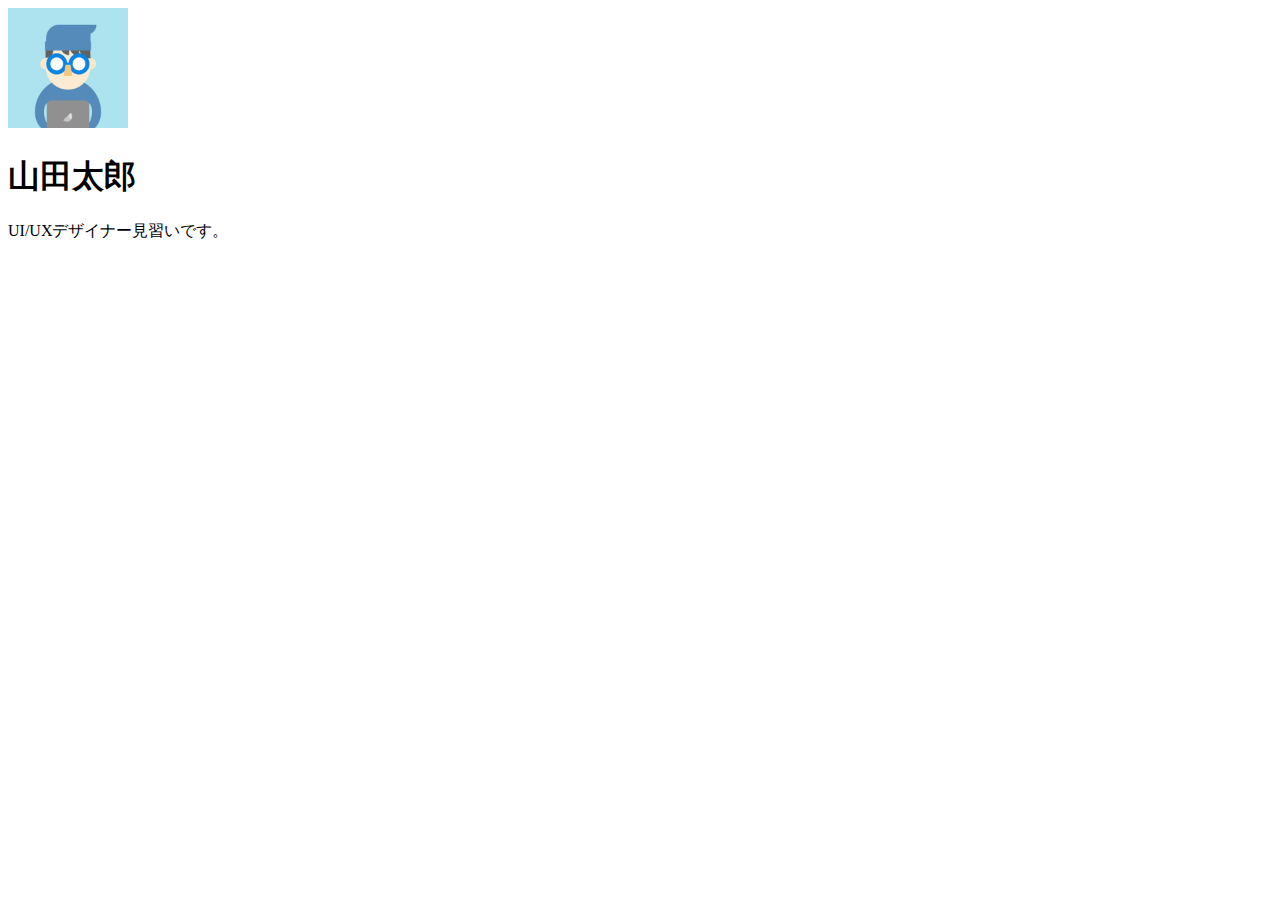
==== index.html @ 6a46671a "commit1" ====
<!DOCTYPE html>
<html lang="ja">
<head>
  <meta charset="UTF-8">
  <title>デザイナー見習いです</title>
</head>
<body>
  <img src="img/taro.png" width="120" height="120" alt="太郎のアイコンです">
  　<!-- タグの属性、alt属性をつけてあげることで表示されなくても何についての画像かが分かるようになる -->
  <h1>
    山田太郎
    <!-- マークアップした -->
  </h1>
  <p>
    UI/UXデザイナー見習いです。
  </p>
  
</body>
</html>
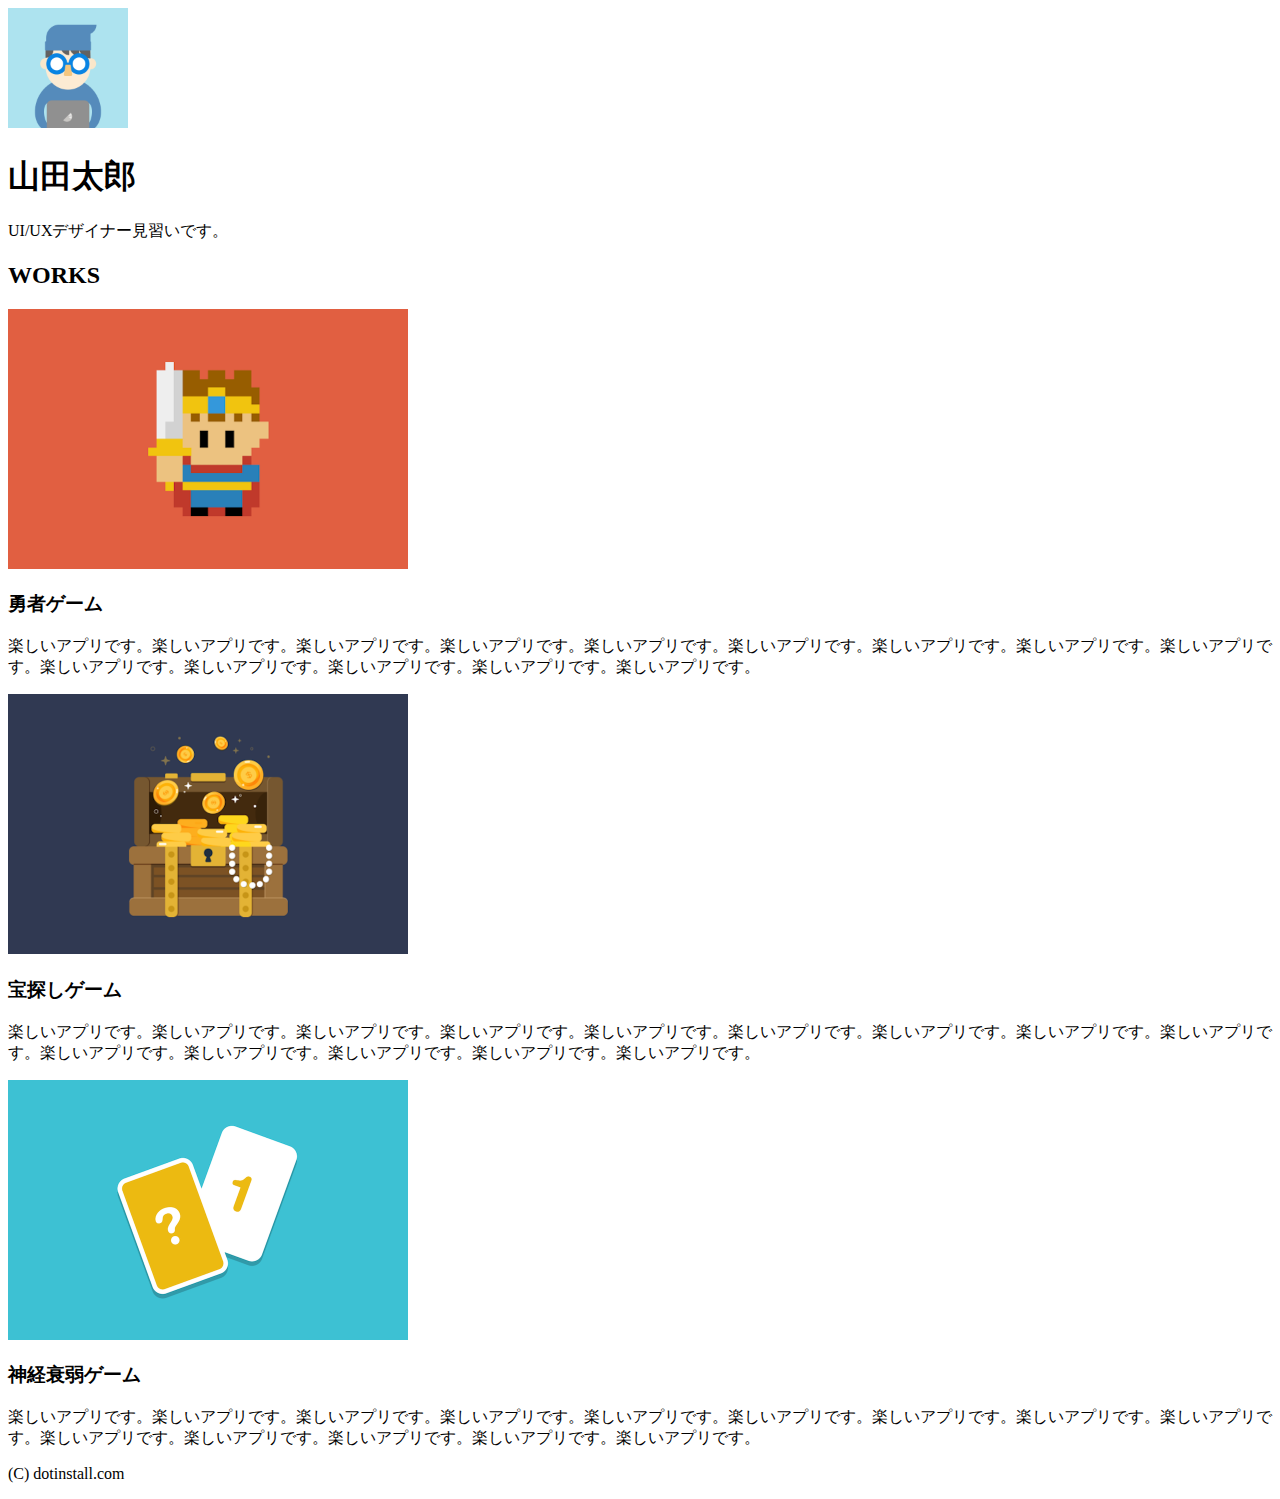
==== commit 97b37495: "commit2" ====
--- a/index.html
+++ b/index.html
@@ -1,19 +1,37 @@
 <!DOCTYPE html>
 <html lang="ja">
-<head>
-  <meta charset="UTF-8">
-  <title>デザイナー見習いです</title>
-</head>
-<body>
-  <img src="img/taro.png" width="120" height="120" alt="太郎のアイコンです">
-  　<!-- タグの属性、alt属性をつけてあげることで表示されなくても何についての画像かが分かるようになる -->
-  <h1>
-    山田太郎
-    <!-- マークアップした -->
-  </h1>
-  <p>
-    UI/UXデザイナー見習いです。
-  </p>
-  
-</body>
+  <head>
+    <meta charset="utf-8">
+    <title>太郎のポー十フォリオサイト</title>
+    <link rel="icon" href="favicon.ico">
+    <meta name="description" content="太郎のポートフォリオサイトです">
+    <img src="img/taro.png" width="120" height="120" alt="太郎のアイコンです">
+    　<!-- descriptionタグの文字数は概ね124文字程度に収めるというルールがある -->
+    　<!-- タグの属性、alt属性をつけてあげることで表示されなくても何についての画像かが分かるようになる -->
+  </head>
+
+  <body>
+    <h1>山田太郎</h1>
+    <p>
+      UI/UXデザイナー見習いです。
+    </p>
+
+    <!-- 作品紹介 -->
+
+    <h2>WORKS</h2>
+
+    <img src="img/work1.png" width="400" height="260" alt="勇者ゲームの紹介画像">
+    <h3>勇者ゲーム</h3>
+    <p>楽しいアプリです。楽しいアプリです。楽しいアプリです。楽しいアプリです。楽しいアプリです。楽しいアプリです。楽しいアプリです。楽しいアプリです。楽しいアプリです。楽しいアプリです。楽しいアプリです。楽しいアプリです。楽しいアプリです。楽しいアプリです。</p>
+
+    <img src="img/work2.png" width="400" height="260" alt="宝探しの紹介画像">
+    <h3>宝探しゲーム</h3>
+    <p>楽しいアプリです。楽しいアプリです。楽しいアプリです。楽しいアプリです。楽しいアプリです。楽しいアプリです。楽しいアプリです。楽しいアプリです。楽しいアプリです。楽しいアプリです。楽しいアプリです。楽しいアプリです。楽しいアプリです。楽しいアプリです。</p>
+
+    <img src="img/work3.png" width="400" height="260" alt="神経衰弱の紹介画像">
+    <h3>神経衰弱ゲーム</h3>
+    <p>楽しいアプリです。楽しいアプリです。楽しいアプリです。楽しいアプリです。楽しいアプリです。楽しいアプリです。楽しいアプリです。楽しいアプリです。楽しいアプリです。楽しいアプリです。楽しいアプリです。楽しいアプリです。楽しいアプリです。楽しいアプリです。</p>
+
+    <p>(C) dotinstall.com</p>
+  </body>
 </html>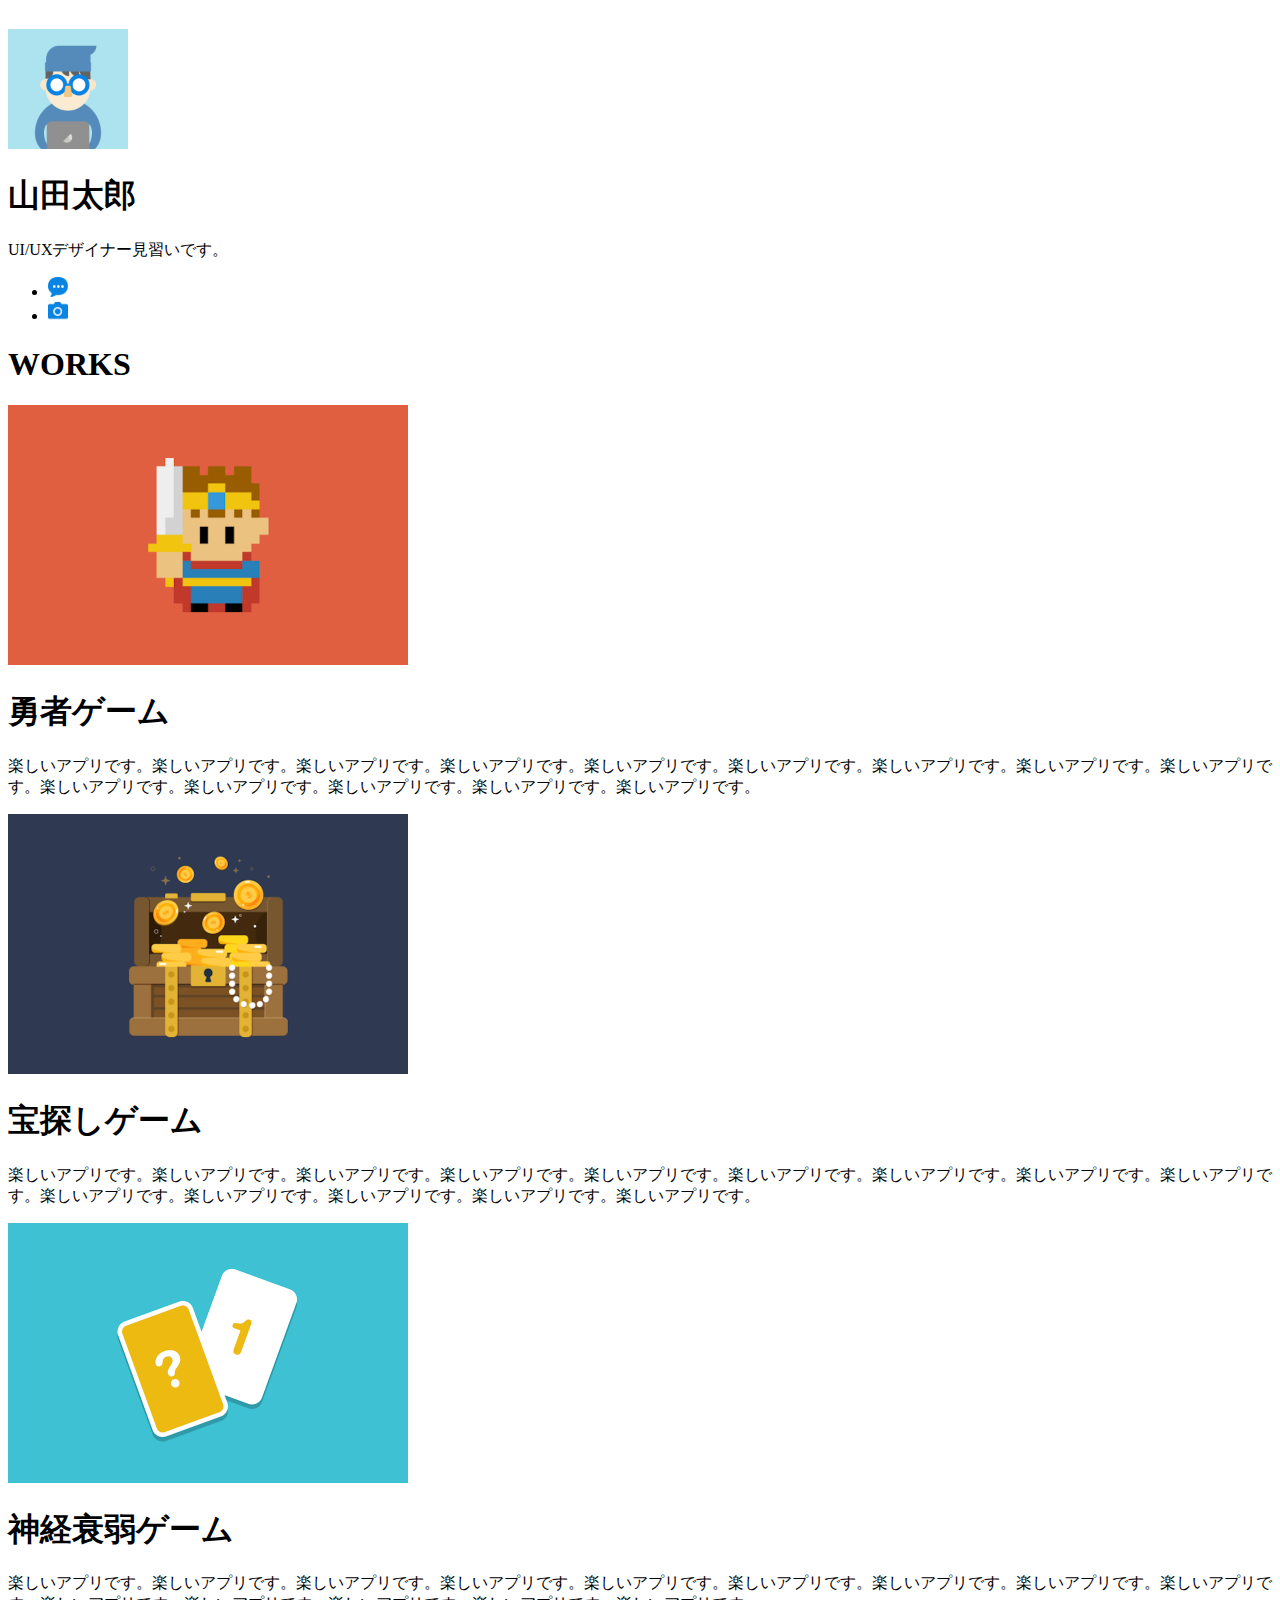
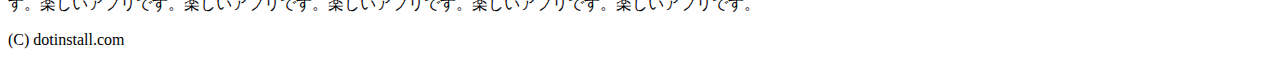
==== commit 3c2b0660: "commit3" ====
--- a/index.html
+++ b/index.html
@@ -5,33 +5,52 @@
     <title>太郎のポー十フォリオサイト</title>
     <link rel="icon" href="favicon.ico">
     <meta name="description" content="太郎のポートフォリオサイトです">
-    <img src="img/taro.png" width="120" height="120" alt="太郎のアイコンです">
     　<!-- descriptionタグの文字数は概ね124文字程度に収めるというルールがある -->
     　<!-- タグの属性、alt属性をつけてあげることで表示されなくても何についての画像かが分かるようになる -->
   </head>
+  
+  <body>
+    <header>
+      <img src="img/taro.png" width="120" height="120" alt="太郎のアイコンです">
+      <h1>山田太郎</h1>
+      <p>UI/UXデザイナー見習いです。</p>
+      <ul>
+        <li>
+          <a href="https://dotinstall.com" target="_blank">
+            <img src="img/blog.png" width="20" height="20" alt="ブログサイトへのリンク画像です">
+          </a>
+        </li>
+        <li>
+          <a href="https://dotinstall.com" target="_blank">
+            <img src="img/photos.png" width="20" height="20" alt="写真サイトへのリンク画像です">
+          </a>
+        </li>
+      </ul>
+    </header>
+    
+    <section>
+      <h1>WORKS</h1>
+      <section>
+        <img src="img/work1.png" width="400" height="260" alt="勇者ゲームの紹介画像">
+        <h1>勇者ゲーム</h1>
+        <p>楽しいアプリです。楽しいアプリです。楽しいアプリです。楽しいアプリです。楽しいアプリです。楽しいアプリです。楽しいアプリです。楽しいアプリです。楽しいアプリです。楽しいアプリです。楽しいアプリです。楽しいアプリです。楽しいアプリです。楽しいアプリです。</p>
+      </section>
 
-  <body>
-    <h1>山田太郎</h1>
-    <p>
-      UI/UXデザイナー見習いです。
-    </p>
-
-    <!-- 作品紹介 -->
-
-    <h2>WORKS</h2>
-
-    <img src="img/work1.png" width="400" height="260" alt="勇者ゲームの紹介画像">
-    <h3>勇者ゲーム</h3>
-    <p>楽しいアプリです。楽しいアプリです。楽しいアプリです。楽しいアプリです。楽しいアプリです。楽しいアプリです。楽しいアプリです。楽しいアプリです。楽しいアプリです。楽しいアプリです。楽しいアプリです。楽しいアプリです。楽しいアプリです。楽しいアプリです。</p>
-
-    <img src="img/work2.png" width="400" height="260" alt="宝探しの紹介画像">
-    <h3>宝探しゲーム</h3>
-    <p>楽しいアプリです。楽しいアプリです。楽しいアプリです。楽しいアプリです。楽しいアプリです。楽しいアプリです。楽しいアプリです。楽しいアプリです。楽しいアプリです。楽しいアプリです。楽しいアプリです。楽しいアプリです。楽しいアプリです。楽しいアプリです。</p>
-
-    <img src="img/work3.png" width="400" height="260" alt="神経衰弱の紹介画像">
-    <h3>神経衰弱ゲーム</h3>
-    <p>楽しいアプリです。楽しいアプリです。楽しいアプリです。楽しいアプリです。楽しいアプリです。楽しいアプリです。楽しいアプリです。楽しいアプリです。楽しいアプリです。楽しいアプリです。楽しいアプリです。楽しいアプリです。楽しいアプリです。楽しいアプリです。</p>
-
-    <p>(C) dotinstall.com</p>
+      <section>
+        <img src="img/work2.png" width="400" height="260" alt="宝探しの紹介画像">
+        <h1>宝探しゲーム</h1>
+        <p>楽しいアプリです。楽しいアプリです。楽しいアプリです。楽しいアプリです。楽しいアプリです。楽しいアプリです。楽しいアプリです。楽しいアプリです。楽しいアプリです。楽しいアプリです。楽しいアプリです。楽しいアプリです。楽しいアプリです。楽しいアプリです。</p>
+      </section>
+  
+      <section>
+        <img src="img/work3.png" width="400" height="260" alt="神経衰弱の紹介画像">
+        <h1>神経衰弱ゲーム</h1>
+        <p>楽しいアプリです。楽しいアプリです。楽しいアプリです。楽しいアプリです。楽しいアプリです。楽しいアプリです。楽しいアプリです。楽しいアプリです。楽しいアプリです。楽しいアプリです。楽しいアプリです。楽しいアプリです。楽しいアプリです。楽しいアプリです。</p>
+      </section>
+    </section>
+    
+    <footer>
+      <p>(C) dotinstall.com</p>
+    </footer>
   </body>
 </html>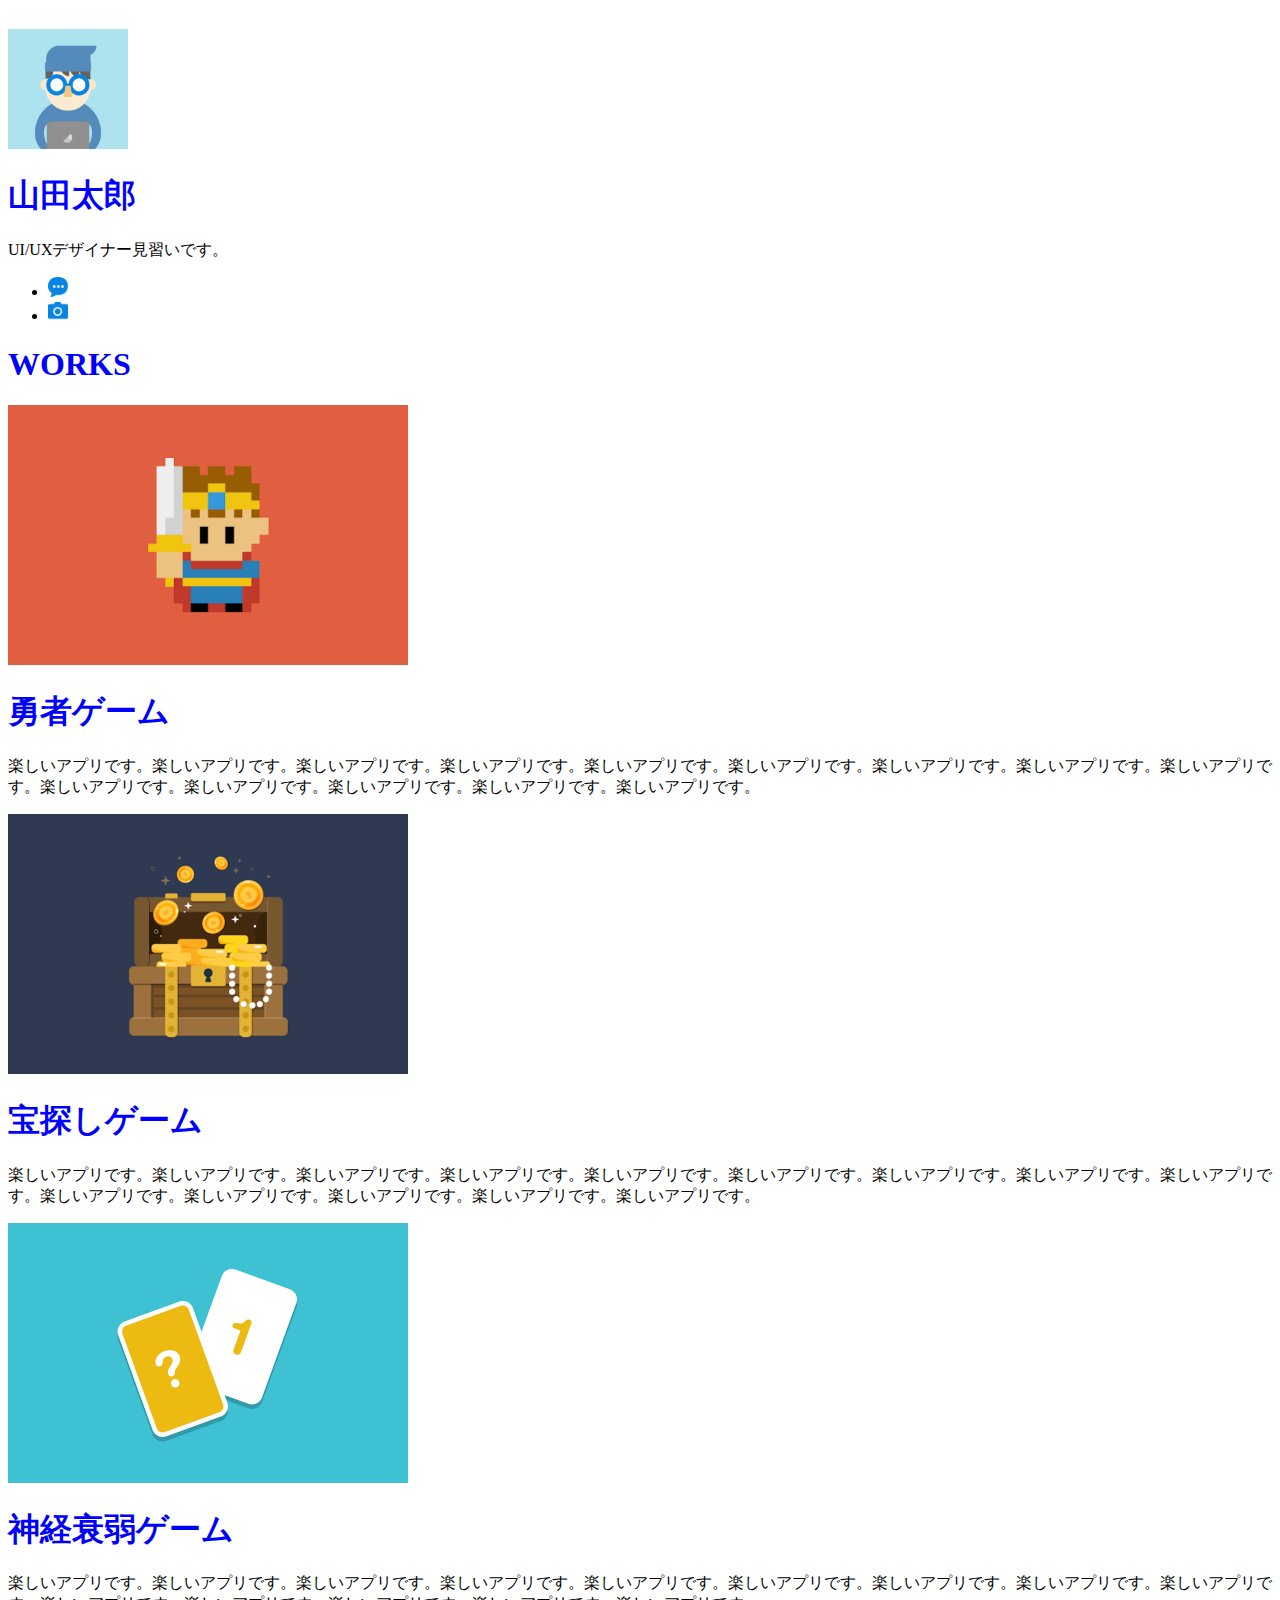
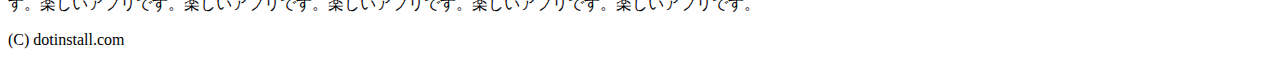
==== commit 9399f318: "commit" ====
--- a/index.html
+++ b/index.html
@@ -7,6 +7,7 @@
     <meta name="description" content="太郎のポートフォリオサイトです">
     　<!-- descriptionタグの文字数は概ね124文字程度に収めるというルールがある -->
     　<!-- タグの属性、alt属性をつけてあげることで表示されなくても何についての画像かが分かるようになる -->
+    <link rel="stylesheet" href="css/styles.css">
   </head>
   
   <body>
--- a/css/styles.css
+++ b/css/styles.css
@@ -0,0 +1,3 @@
+h1{
+  color:blue;
+}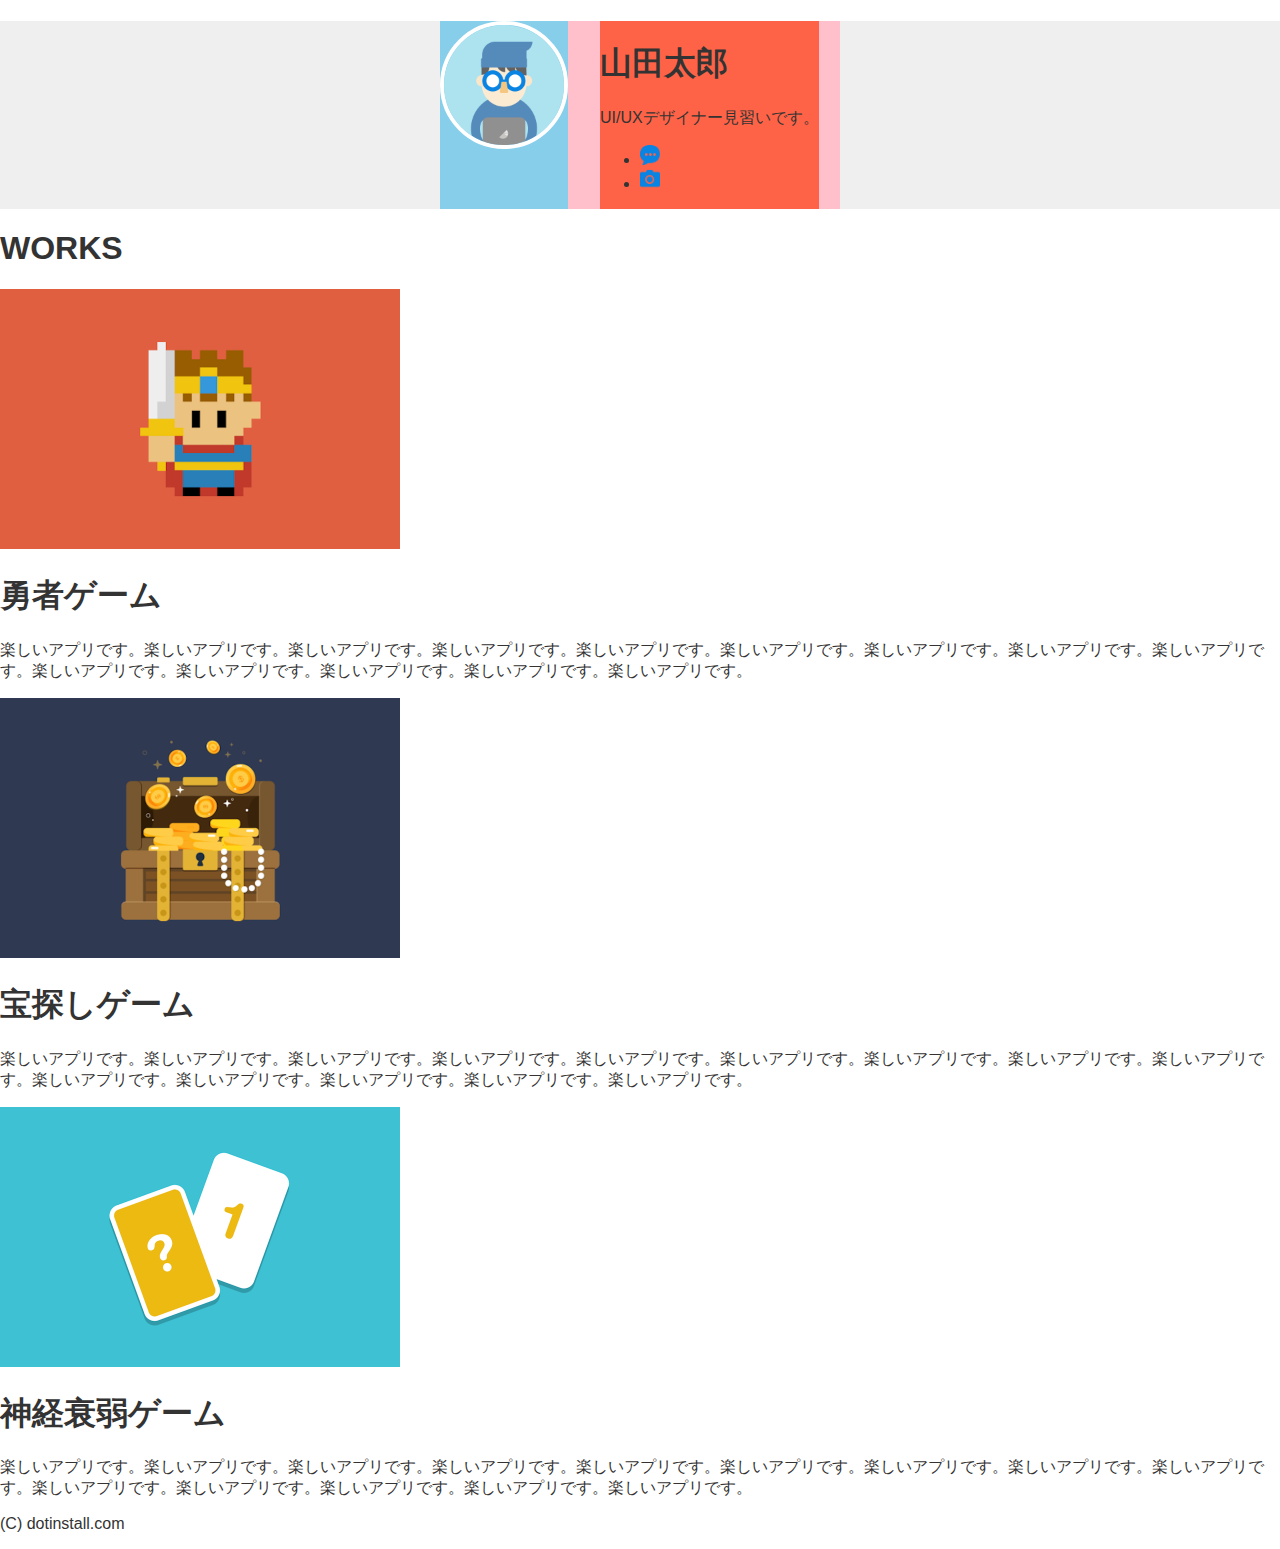
==== commit 84b8225d: "commit3" ====
--- a/index.html
+++ b/index.html
@@ -12,21 +12,27 @@
   
   <body>
     <header>
-      <img src="img/taro.png" width="120" height="120" alt="太郎のアイコンです">
-      <h1>山田太郎</h1>
-      <p>UI/UXデザイナー見習いです。</p>
-      <ul>
-        <li>
-          <a href="https://dotinstall.com" target="_blank">
-            <img src="img/blog.png" width="20" height="20" alt="ブログサイトへのリンク画像です">
-          </a>
-        </li>
-        <li>
-          <a href="https://dotinstall.com" target="_blank">
-            <img src="img/photos.png" width="20" height="20" alt="写真サイトへのリンク画像です">
-          </a>
-        </li>
-      </ul>
+      <div class="container">
+        <div class="icon">
+          <img src="img/taro.png" width="120" height="120" alt="太郎のアイコンです">
+        </div>
+        <div class="info">
+          <h1>山田太郎</h1>
+          <p>UI/UXデザイナー見習いです。</p>
+          <ul>
+            <li>
+              <a href="https://dotinstall.com" target="_blank">
+                <img src="img/blog.png" width="20" height="20" alt="ブログサイトへのリンク画像です">
+              </a>
+            </li>
+            <li>
+              <a href="https://dotinstall.com" target="_blank">
+                <img src="img/photos.png" width="20" height="20" alt="写真サイトへのリンク画像です">
+              </a>
+            </li>
+          </ul>
+        </div>
+      </div>
     </header>
     
     <section>
--- a/css/styles.css
+++ b/css/styles.css
@@ -1,3 +1,33 @@
-h1{
-  color:blue;
-}+body{
+  color:#333;
+  font-family: Verdana, sans-serif;
+  margin:0;
+}
+
+header{
+  background-color: #efefef;
+
+}
+
+.container{
+  background-color: pink;
+  width: 400px;
+  margin-left: auto;
+  margin-right:auto;
+  display:flex;
+}
+.icon{
+  background-color: skyblue;
+}
+
+.icon img{
+  border-radius: 50%;
+  border-width: 4px;
+  border-style:solid;
+  border-color: white;
+}
+
+.info{
+  background-color: tomato;
+  margin-left: 32px;
+}
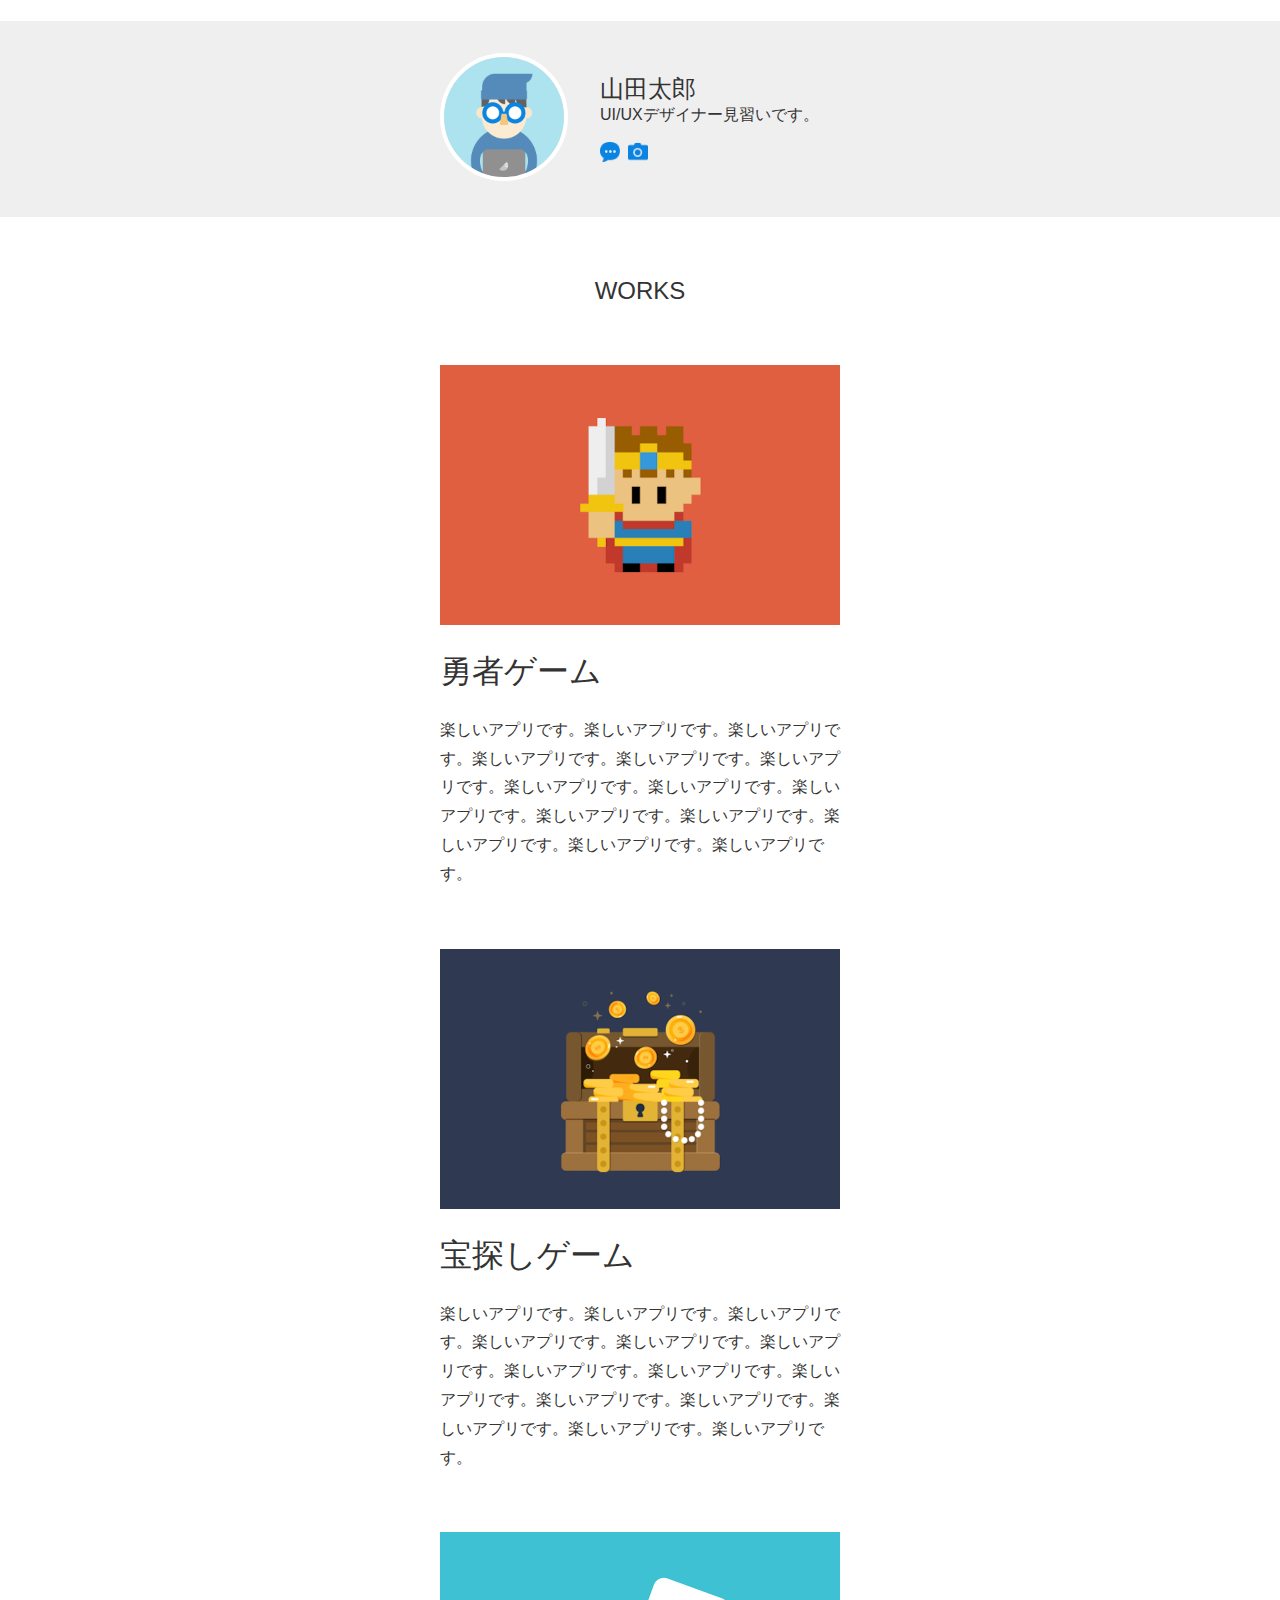
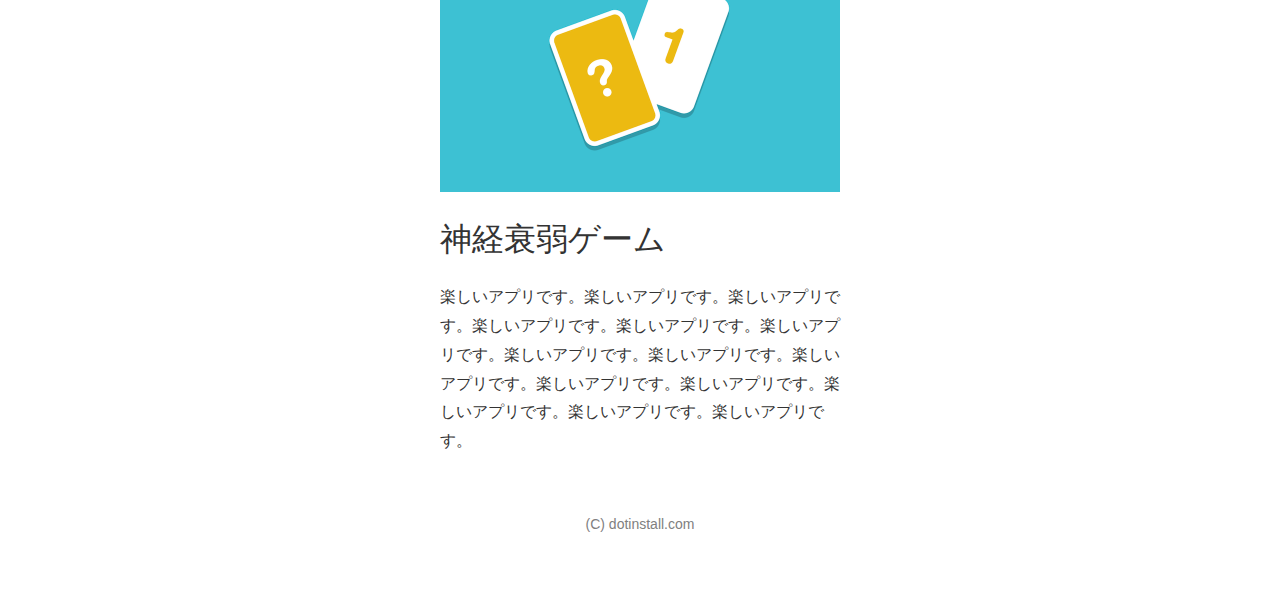
==== commit ad58e012: "commit5" ====
--- a/index.html
+++ b/index.html
@@ -35,7 +35,7 @@
       </div>
     </header>
     
-    <section>
+    <section class="works">
       <h1>WORKS</h1>
       <section>
         <img src="img/work1.png" width="400" height="260" alt="勇者ゲームの紹介画像">
--- a/css/styles.css
+++ b/css/styles.css
@@ -6,18 +6,19 @@
 
 header{
   background-color: #efefef;
-
+  padding-top: 32px;
+  padding-bottom: 32px;
 }
 
 .container{
-  background-color: pink;
   width: 400px;
   margin-left: auto;
   margin-right:auto;
   display:flex;
+  align-items: center;
 }
 .icon{
-  background-color: skyblue;
+  
 }
 
 .icon img{
@@ -28,6 +29,60 @@
 }
 
 .info{
-  background-color: tomato;
   margin-left: 32px;
 }
+
+.info h1{
+  font-weight:normal;
+  font-size:24px;
+  margin: 0;
+}
+
+.info p{
+  margin:0;
+  margin-bottom:16px;
+}
+
+.info ul{
+  margin:0;
+  padding: 0;
+  list-style-type: none;
+  display: flex;
+}
+
+.info ul li{
+  margin-right:8px;
+}
+
+.works{
+  width: 400px;
+  margin-left: auto;
+  margin-right: auto;
+}
+
+.works > h1{
+  font-weight: normal;
+  font-size: 24px;
+  text-align: center;
+  margin-top: 60px;
+  margin-bottom: 60px;
+}
+
+.works > section {
+  margin-bottom:60px;
+}
+
+.works > section > h1{
+  font-weight: normal;
+}
+
+.works p{
+  line-height: 1.8;
+}
+
+footer p{
+  text-align: center;
+  font-size: 14px;
+  margin-bottom: 60px;
+  color: gray;
+}